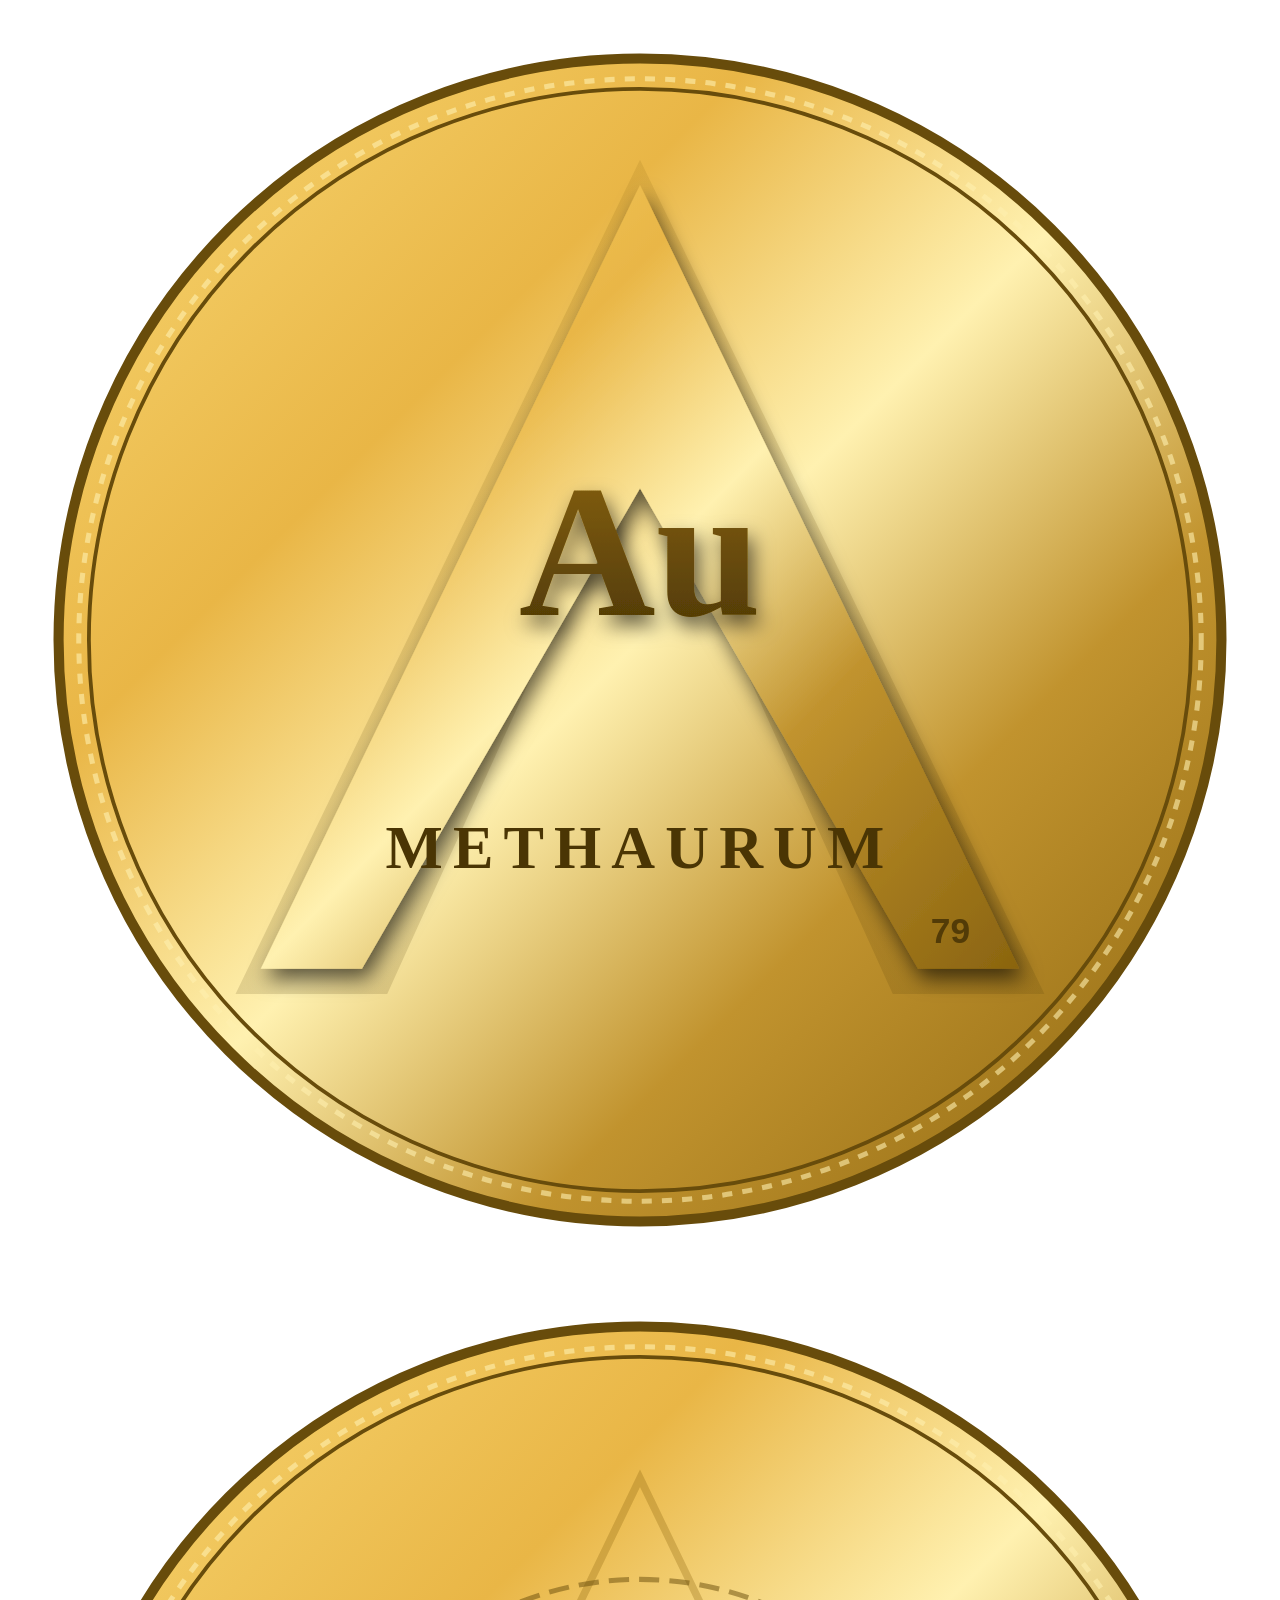
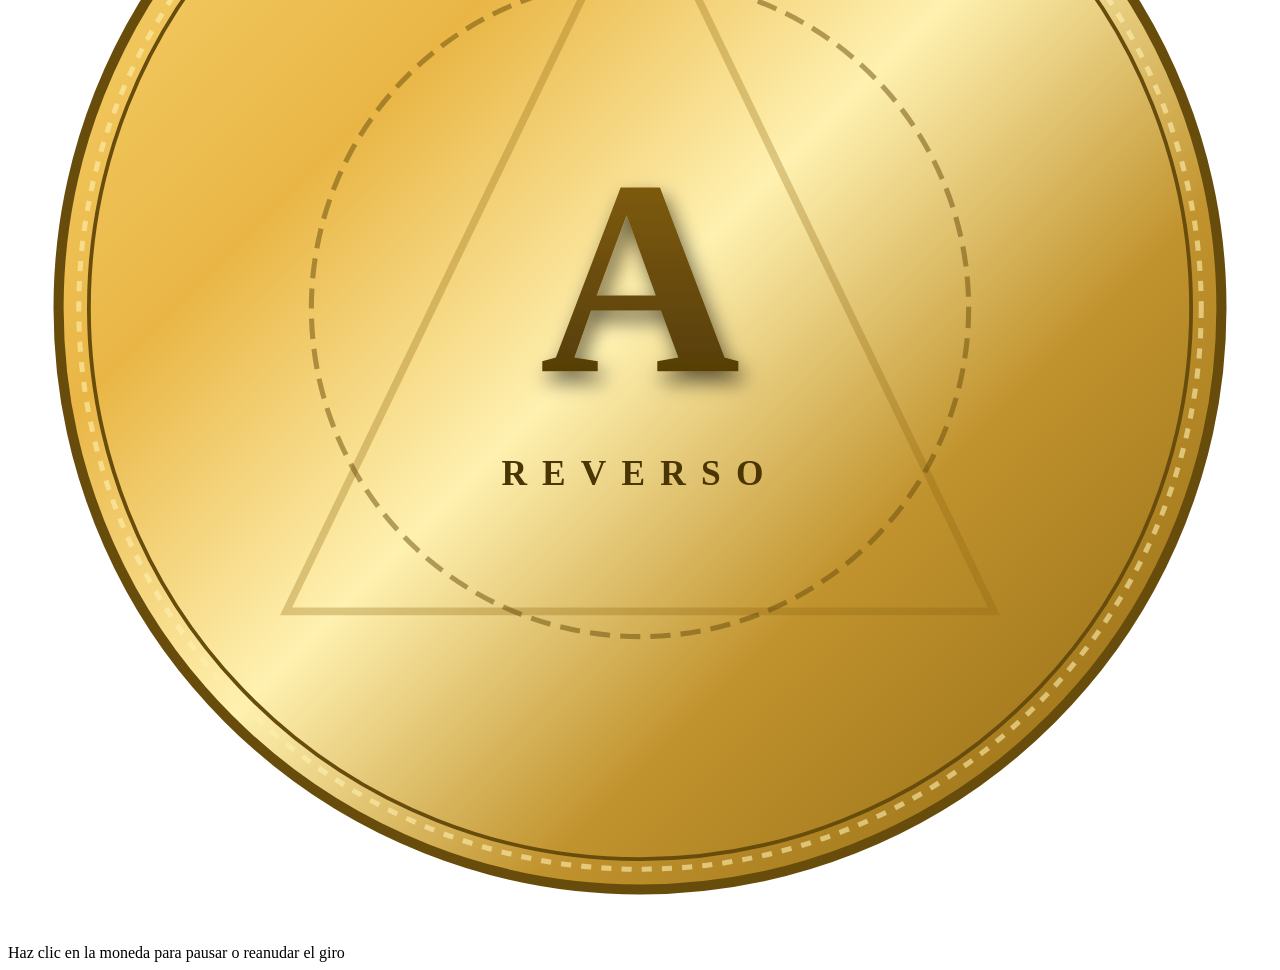
==== aso.html @ c7e701b7 "Add files via upload" ====
<!DOCTYPE html>
<html lang="es">
<head>
    <meta charset="UTF-8">
    <meta name="viewport" content="width=device-width, initial-scale=1.0">
    <title>Moneda Giratoria METHAURUM</title>
    <link rel="stylesheet" href="aso.css">
</head>
<body>
    <div class="coin-container">
        <div class="coin" id="coin">
            <!-- Cara frontal de la moneda -->
            <div class="coin-face front">
                <svg viewBox="0 0 500 500" width="100%" height="100%">
                    <defs>
                        <!-- Gradiente dorado para la moneda -->
                        <linearGradient id="gold-grad" x1="0%" y1="0%" x2="100%" y2="100%">
                            <stop offset="0%" stop-color="#f9d976" />
                            <stop offset="30%" stop-color="#e9b646" />
                            <stop offset="50%" stop-color="#fff1b0" />
                            <stop offset="70%" stop-color="#c1932e" />
                            <stop offset="100%" stop-color="#8a640f" />
                        </linearGradient>
                        <!-- Gradiente para el relieve oscuro/profundidad -->
                        <linearGradient id="dark-gold" x1="0%" y1="0%" x2="0%" y2="100%">
                            <stop offset="0%" stop-color="#8a640f" />
                            <stop offset="100%" stop-color="#4a3504" />
                        </linearGradient>
                        <filter id="shadow" x="-20%" y="-20%" width="140%" height="140%">
                            <feDropShadow dx="2" dy="4" stdDeviation="4" flood-opacity="0.6"/>
                        </filter>
                    </defs>

                    <!-- Cuerpo base de la moneda -->
                    <circle cx="250" cy="250" r="230" fill="url(#gold-grad)" stroke="#684c0b" stroke-width="4" />
                    <!-- Borde interior ranurado o biselado -->
                    <circle cx="250" cy="250" r="222" fill="none" stroke="#fff1b0" stroke-width="2" stroke-dasharray="4,4" opacity="0.6" />
                    <circle cx="250" cy="250" r="218" fill="none" stroke="#684c0b" stroke-width="1.5" />

                    <!-- Estructura geométrica de la gran "A" (Inspirada en el logotipo) -->
                    <path d="M 250 60 L 410 390 L 350 390 L 250 170 L 150 390 L 90 390 Z" fill="url(#dark-gold)" opacity="0.15" />
                    <path d="M 250 70 L 400 380 L 360 380 L 250 190 L 140 380 L 100 380 Z" fill="url(#gold-grad)" filter="url(#shadow)" />

                    <!-- Elemento Químico 'Au' en relieve -->
                    <text x="250" y="240" font-family="'Cinzel', 'Georgia', serif" font-size="75" font-weight="bold" fill="url(#dark-gold)" text-anchor="middle" filter="url(#shadow)">Au</text>

                    <!-- Masa Atómica / Detalles a la derecha -->
                    <text x="365" y="370" font-family="sans-serif" font-size="14" font-weight="bold" fill="#523b07">79</text>

                    <!-- Texto METHAURUM en la parte inferior, arqueado sutilmente o centrado abajo -->
                    <text x="250" y="340" font-family="'Cinzel', 'Georgia', serif" font-size="24" font-weight="bold" fill="#4a3504" letter-spacing="4" text-anchor="middle">METHAURUM</text>
                </svg>
            </div>
            
            <!-- Cara posterior de la moneda (Cruz) -->
            <div class="coin-face back">
                <svg viewBox="0 0 500 500" width="100%" height="100%">
                    <!-- Cuerpo base trasero -->
                    <circle cx="250" cy="250" r="230" fill="url(#gold-grad)" stroke="#684c0b" stroke-width="4" />
                    <circle cx="250" cy="250" r="222" fill="none" stroke="#fff1b0" stroke-width="2" stroke-dasharray="4,4" opacity="0.6" />
                    <circle cx="250" cy="250" r="218" fill="none" stroke="#684c0b" stroke-width="1.5" />

                    <!-- Reutilizando la misma silueta de la A de manera inversa/simétrica o como sello trasero -->
                    <path d="M 250 80 L 390 370 L 110 370 Z" fill="none" stroke="#8a640f" stroke-width="3" opacity="0.3" />
                    
                    <!-- Un escudo circular interno sutil -->
                    <circle cx="250" cy="250" r="130" fill="none" stroke="#684c0b" stroke-width="2" stroke-dasharray="8,4" opacity="0.5" />
                    
                    <!-- Isotipo simplificado central -->
                    <text x="250" y="275" font-family="'Cinzel', 'Georgia', serif" font-size="110" font-weight="bold" fill="url(#dark-gold)" text-anchor="middle" filter="url(#shadow)">A</text>
                    <text x="250" y="320" font-family="'Cinzel', 'Georgia', serif" font-size="14" font-weight="bold" fill="#4a3504" letter-spacing="6" text-anchor="middle">REVERSO</text>
                </svg>
            </div>
        </div>
    </div>

    <!-- Instrucción de interacción -->
    <div class="instruction">Haz clic en la moneda para pausar o reanudar el giro</div>

    <script src="asoc.js"></script>
</body>
</html>
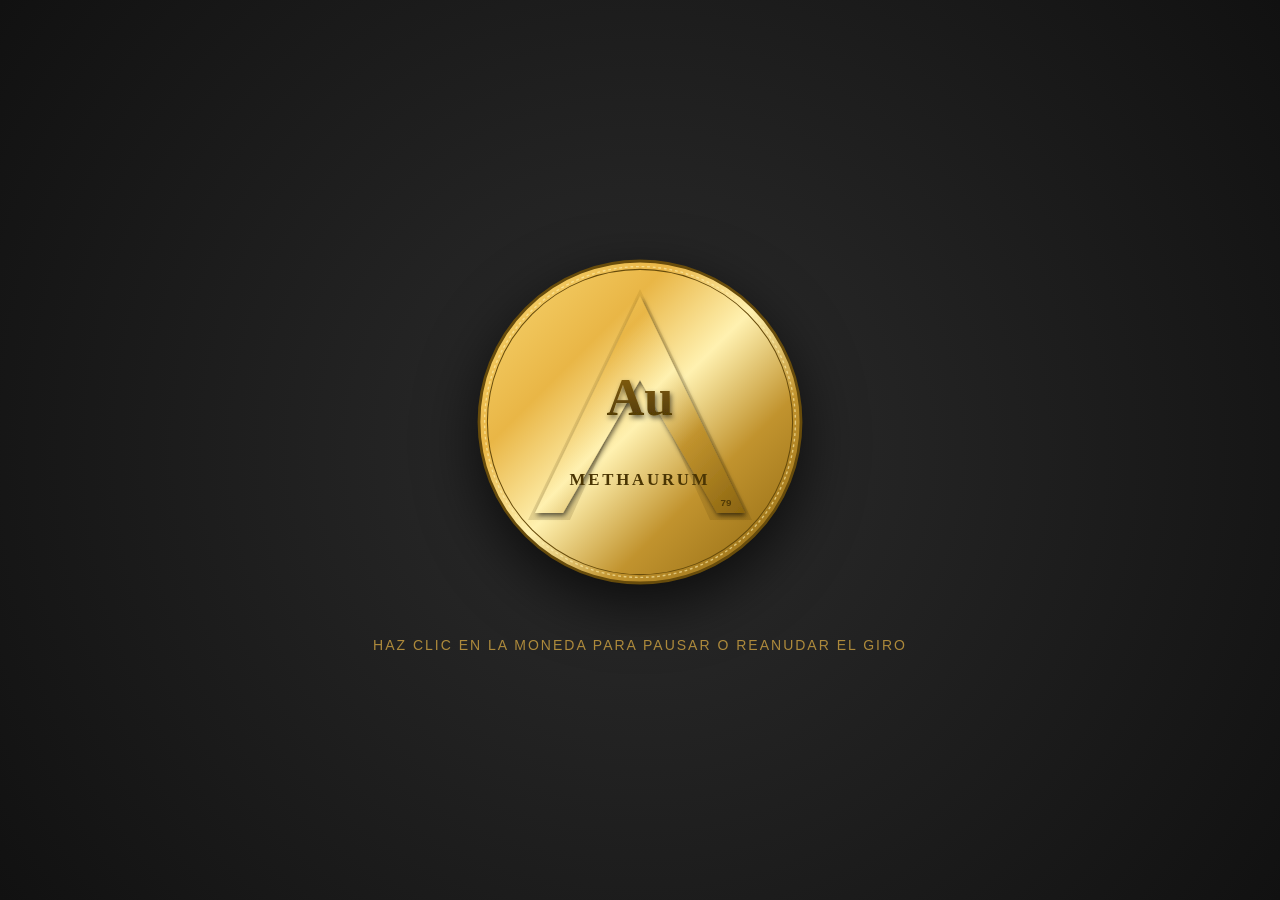
==== commit 3ef76a8f: "Update aso.html" ====
--- a/aso.html
+++ b/aso.html
@@ -4,7 +4,7 @@
     <meta charset="UTF-8">
     <meta name="viewport" content="width=device-width, initial-scale=1.0">
     <title>Moneda Giratoria METHAURUM</title>
-    <link rel="stylesheet" href="aso.css">
+    <link rel="stylesheet" href="css/aso.css">
 </head>
 <body>
     <div class="coin-container">
@@ -77,6 +77,6 @@
     <!-- Instrucción de interacción -->
     <div class="instruction">Haz clic en la moneda para pausar o reanudar el giro</div>
 
-    <script src="asoc.js"></script>
+    <script src="script/asoc.js"></script>
 </body>
 </html>
--- a/css/aso.css
+++ b/css/aso.css
@@ -0,0 +1,88 @@
+/* Importación de una tipografía elegante estilo romana para monedas y logotipos */
+@import url('https://fonts.googleapis.com/css2?family=Cinzel:wght@600;800&display=swap');
+
+body {
+    margin: 0;
+    padding: 0;
+    min-height: 100vh;
+    background: radial-gradient(circle, #2c2c2c 0%, #111111 100%);
+    display: flex;
+    flex-direction: column;
+    justify-content: center;
+    align-items: center;
+    overflow: hidden;
+    font-family: 'Segoe UI', Tahoma, Geneva, Verdana, sans-serif;
+}
+
+/* Contenedor principal con perspectiva 3D */
+.coin-container {
+    width: 350px;
+    height: 350px;
+    perspective: 1000px;
+    cursor: pointer;
+    filter: drop-shadow(0 20px 30px rgba(0, 0, 0, 0.7));
+}
+
+/* Estructura de la moneda que ejecutará la animación de rotación */
+.coin {
+    width: 100%;
+    height: 100%;
+    position: relative;
+    transform-style: preserve-3d;
+    animation: spinGold 4s linear infinite;
+    transition: animation-play-state 0.3s ease;
+}
+
+/* Propiedades comunes para ambas caras de la moneda */
+.coin-face {
+    position: absolute;
+    width: 100%;
+    height: 100%;
+    backface-visibility: hidden;
+    border-radius: 50%;
+    display: flex;
+    justify-content: center;
+    align-items: center;
+}
+
+/* Cara frontal */
+.front {
+    transform: rotateY(0deg);
+}
+
+/* Cara trasera volteada 180 grados en el eje Y */
+.back {
+    transform: rotateY(180deg);
+}
+
+/* Definición de la animación de giro continuo en 3D (360 grados como moneda) */
+@keyframes spinGold {
+    0% {
+        transform: rotateY(0deg);
+    }
+    100% {
+        transform: rotateY(360deg);
+    }
+}
+
+/* Clase de utilidad para cuando el usuario pausa la animación mediante JavaScript */
+.paused {
+    animation-play-state: paused;
+}
+
+/* Texto instructivo inferior */
+.instruction {
+    margin-top: 40px;
+    color: #e9b646;
+    font-size: 14px;
+    letter-spacing: 2px;
+    text-transform: uppercase;
+    opacity: 0.7;
+    animation: pulseText 2s ease-in-out infinite;
+    user-select: none;
+}
+
+@keyframes pulseText {
+    0%, 100% { opacity: 0.5; }
+    50% { opacity: 1; }
+}
